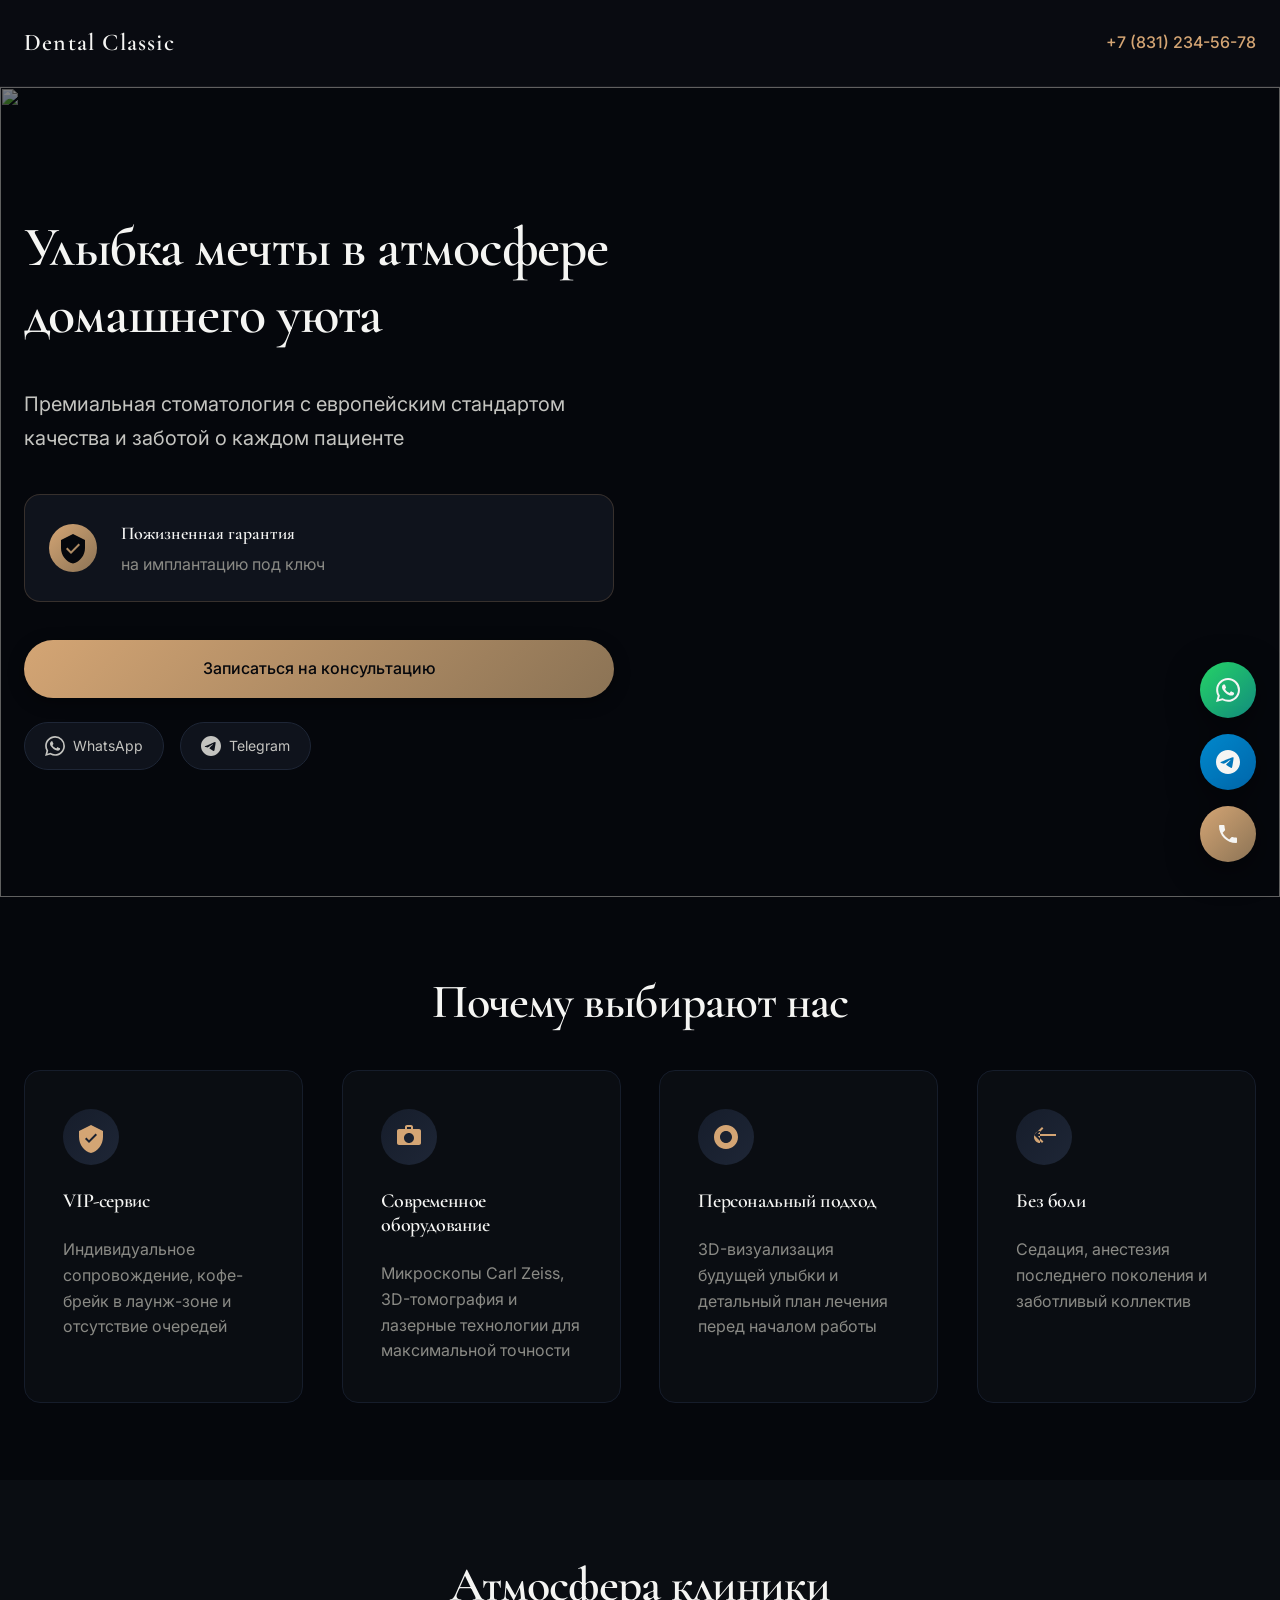
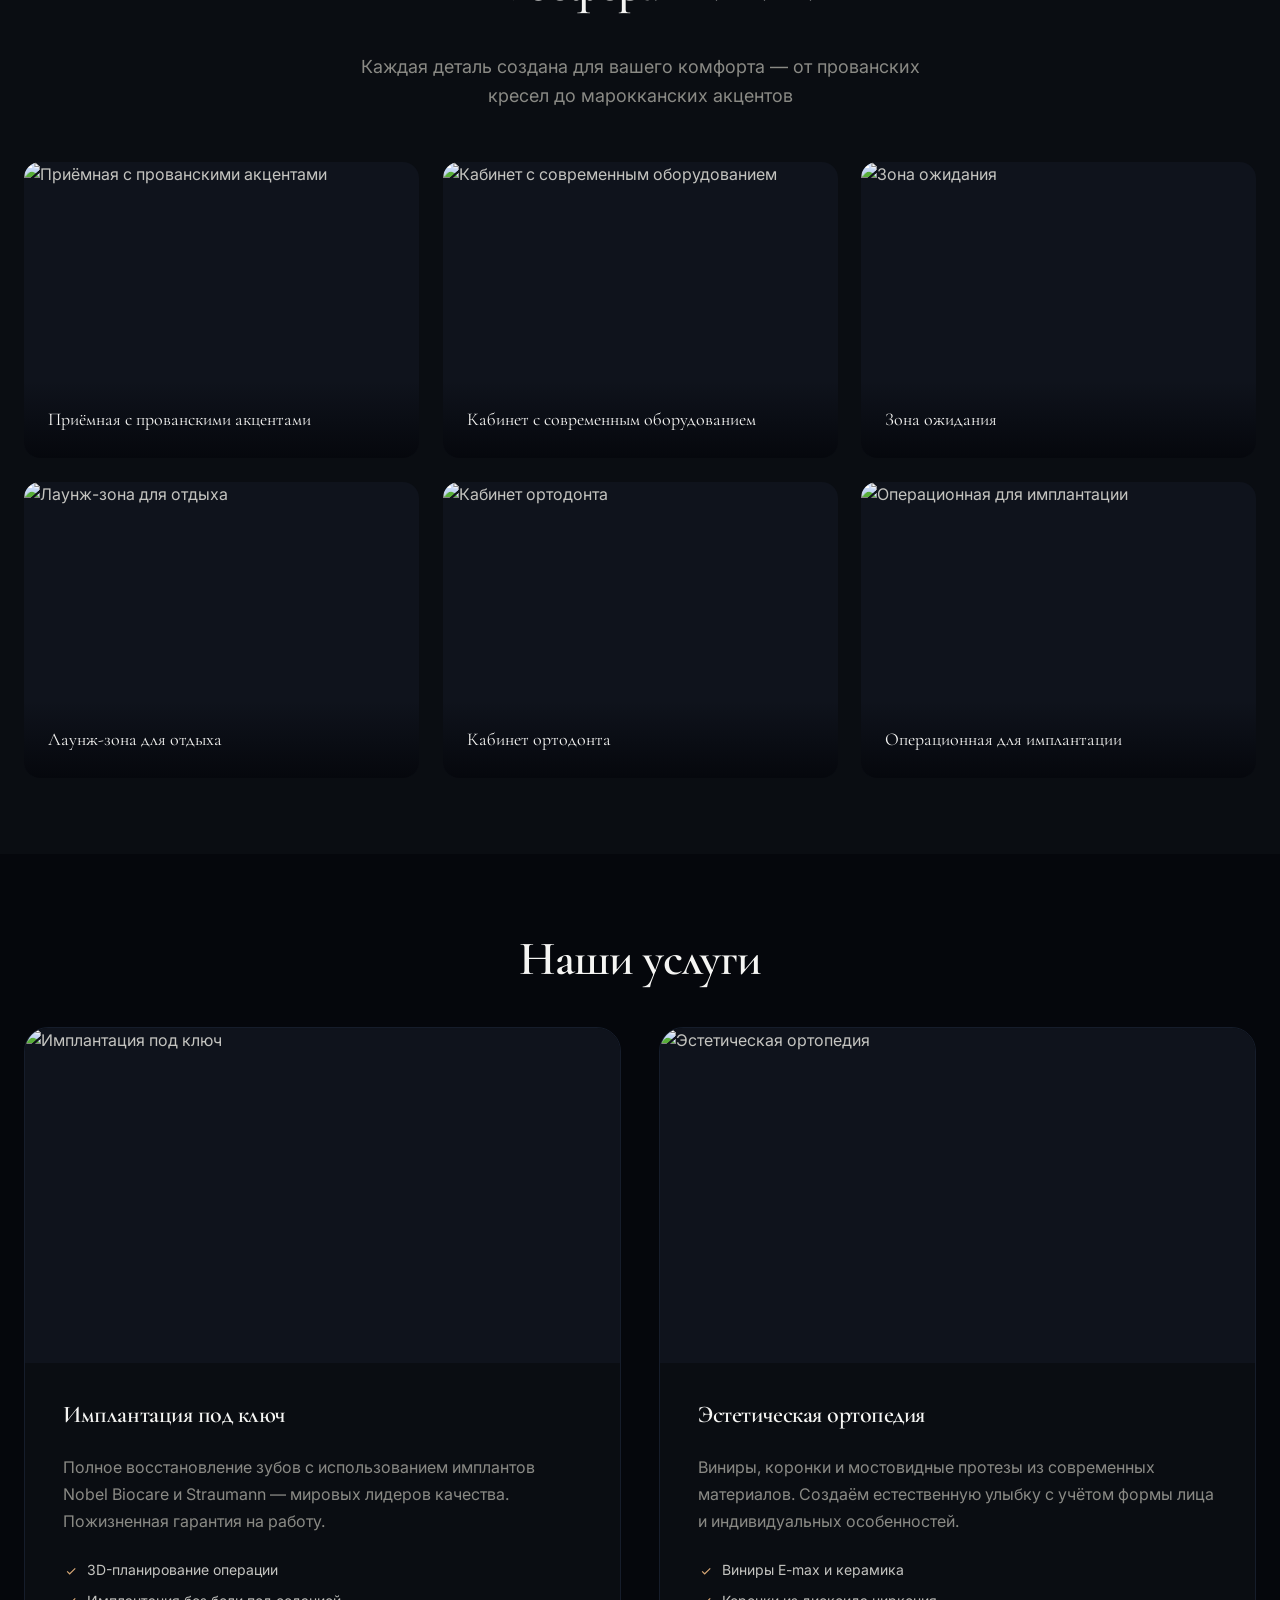
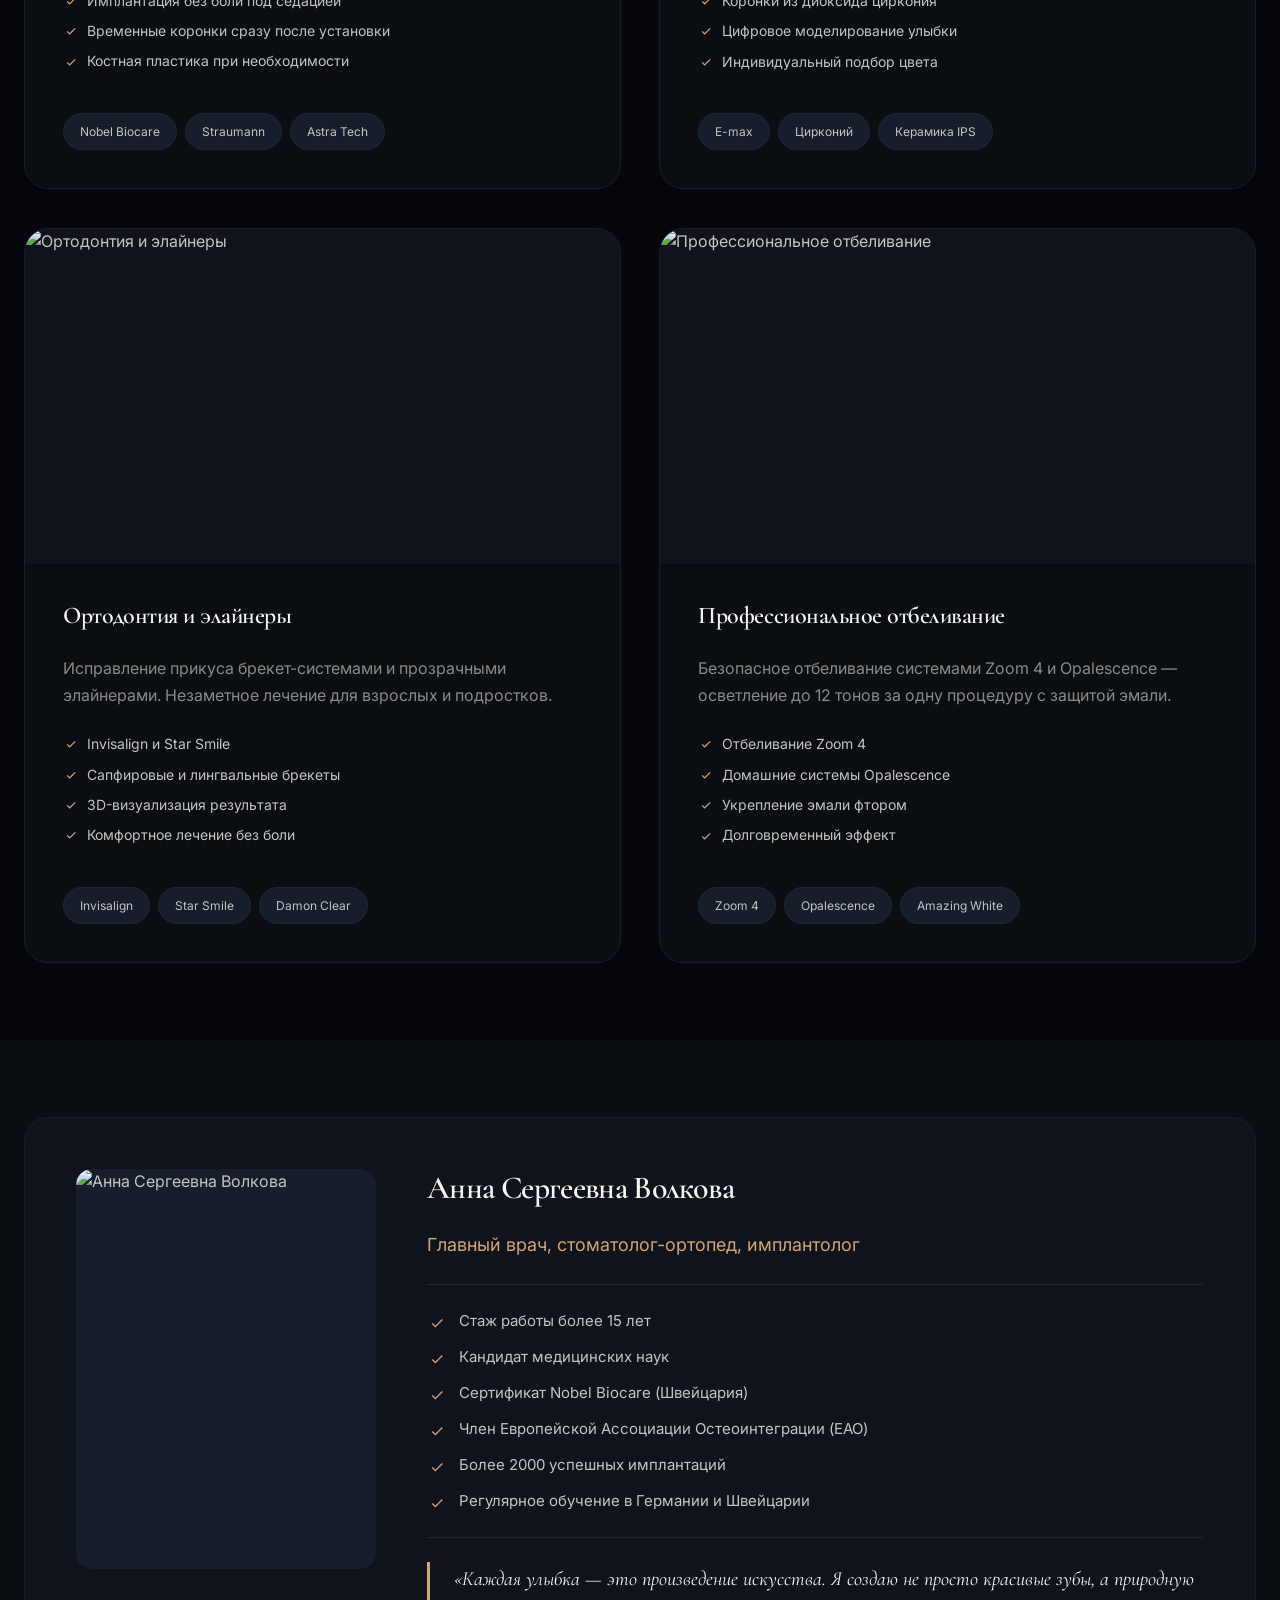
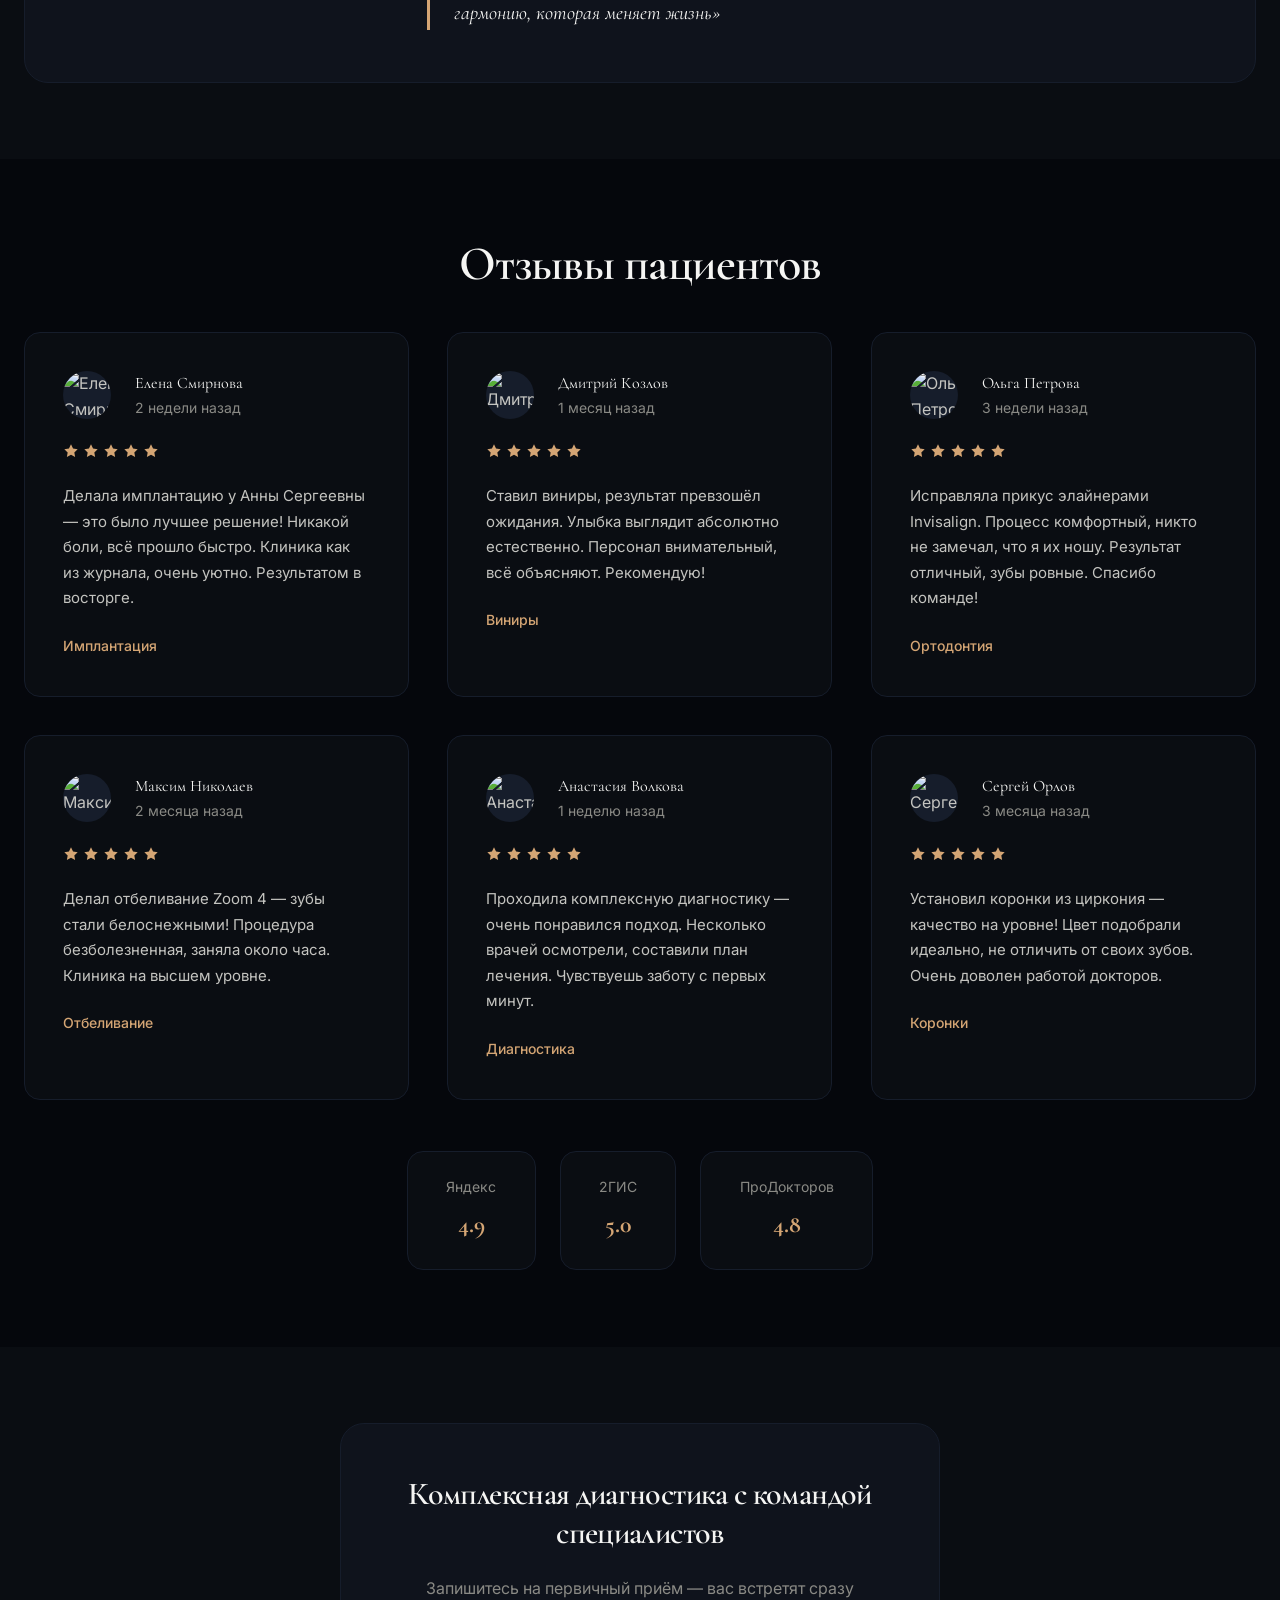
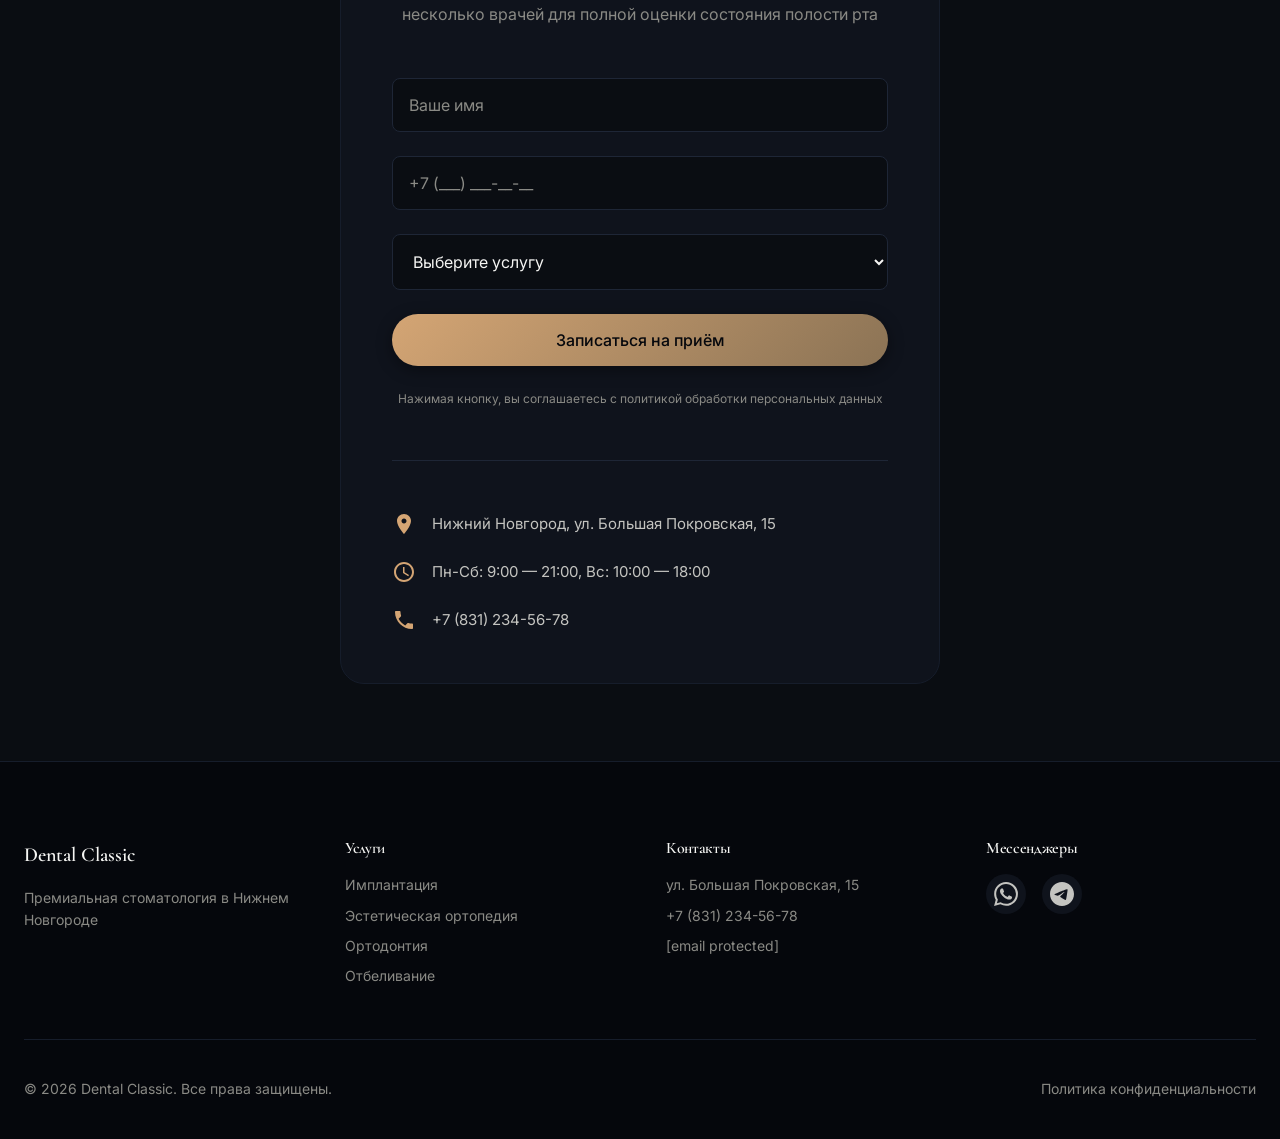
==== dental-classic/index.html @ 5fa37770 "initial commit" ====
<!DOCTYPE html>
<html lang="ru">

<head>
  <meta charset="UTF-8">
  <meta
    name="viewport"
    content="width=device-width, initial-scale=1.0"
  >
  <meta
    name="description"
    content="Премиальная стоматология Dental Classic в Нижнем Новгороде. Имплантация с пожизненной гарантией, эстетическая ортопедия, ортодонтия."
  >
  <title>Dental Classic — Премиальная стоматология в Нижнем Новгороде</title>
  <link
    rel="preconnect"
    href="https://fonts.googleapis.com"
  >
  <link
    rel="preconnect"
    href="https://fonts.gstatic.com"
    crossorigin
  >
  <link
    href="https://fonts.googleapis.com/css2?family=Cormorant+Garamond:ital,wght@0,400;0,600;1,400&family=Inter:wght@300;400;500;600&display=swap"
    rel="stylesheet"
  >
  <link
    rel="stylesheet"
    href="styles.css"
  >
</head>

<body>
  <div class="floating-contacts">
    <a
      href="https://wa.me/79876543210"
      class="contact-btn whatsapp"
      aria-label="WhatsApp"
    >
      <svg
        width="24"
        height="24"
        viewBox="0 0 24 24"
        fill="none"
        xmlns="http://www.w3.org/2000/svg"
      >
        <path
          d="M17.472 14.382c-.297-.149-1.758-.867-2.03-.967-.273-.099-.471-.148-.67.15-.197.297-.767.966-.94 1.164-.173.199-.347.223-.644.075-.297-.15-1.255-.463-2.39-1.475-.883-.788-1.48-1.761-1.653-2.059-.173-.297-.018-.458.13-.606.134-.133.298-.347.446-.52.149-.174.198-.298.298-.497.099-.198.05-.371-.025-.52-.075-.149-.669-1.612-.916-2.207-.242-.579-.487-.5-.669-.51-.173-.008-.371-.01-.57-.01-.198 0-.52.074-.792.372-.272.297-1.04 1.016-1.04 2.479 0 1.462 1.065 2.875 1.213 3.074.149.198 2.096 3.2 5.077 4.487.709.306 1.262.489 1.694.625.712.227 1.36.195 1.871.118.571-.085 1.758-.719 2.006-1.413.248-.694.248-1.289.173-1.413-.074-.124-.272-.198-.57-.347m-5.421 7.403h-.004a9.87 9.87 0 01-5.031-1.378l-.361-.214-3.741.982.998-3.648-.235-.374a9.86 9.86 0 01-1.51-5.26c.001-5.45 4.436-9.884 9.888-9.884 2.64 0 5.122 1.03 6.988 2.898a9.825 9.825 0 012.893 6.994c-.003 5.45-4.437 9.884-9.885 9.884m8.413-18.297A11.815 11.815 0 0012.05 0C5.495 0 .16 5.335.157 11.892c0 2.096.547 4.142 1.588 5.945L.057 24l6.305-1.654a11.882 11.882 0 005.683 1.448h.005c6.554 0 11.89-5.335 11.893-11.893a11.821 11.821 0 00-3.48-8.413z"
          fill="currentColor"
        />
      </svg>
    </a>
    <a
      href="https://t.me/dentalclassic"
      class="contact-btn telegram"
      aria-label="Telegram"
    >
      <svg
        width="24"
        height="24"
        viewBox="0 0 24 24"
        fill="none"
        xmlns="http://www.w3.org/2000/svg"
      >
        <path
          d="M12 0C5.373 0 0 5.373 0 12s5.373 12 12 12 12-5.373 12-12S18.627 0 12 0zm5.562 8.161c-.18 1.897-.962 6.502-1.359 8.627-.168.9-.5 1.201-.82 1.23-.697.064-1.226-.461-1.901-.903-1.056-.692-1.653-1.123-2.678-1.799-1.185-.781-.417-1.21.258-1.911.177-.184 3.247-2.977 3.307-3.23.007-.032.014-.15-.056-.212s-.174-.041-.248-.024c-.106.024-1.793 1.139-5.062 3.345-.479.329-.913.489-1.302.481-.428-.009-1.252-.242-1.865-.442-.752-.245-1.349-.374-1.297-.789.027-.216.324-.437.892-.663 3.498-1.524 5.831-2.529 6.998-3.014 3.332-1.386 4.025-1.627 4.476-1.635.099-.002.321.023.465.141.121.099.155.232.171.325.016.093.036.305.02.469z"
          fill="currentColor"
        />
      </svg>
    </a>
    <a
      href="tel:+78312345678"
      class="contact-btn phone"
      aria-label="Позвонить"
    >
      <svg
        width="24"
        height="24"
        viewBox="0 0 24 24"
        fill="none"
        xmlns="http://www.w3.org/2000/svg"
      >
        <path
          d="M6.62 10.79c1.44 2.83 3.76 5.14 6.59 6.59l2.2-2.2c.27-.27.67-.36 1.02-.24 1.12.37 2.33.57 3.57.57.55 0 1 .45 1 1V20c0 .55-.45 1-1 1-9.39 0-17-7.61-17-17 0-.55.45-1 1-1h3.5c.55 0 1 .45 1 1 0 1.25.2 2.45.57 3.57.11.35.03.74-.25 1.02l-2.2 2.2z"
          fill="currentColor"
        />
      </svg>
    </a>
  </div>

  <header class="header">
    <div class="container">
      <div class="header-content">
        <div class="logo">Dental Classic</div>
        <a
          href="tel:+78312345678"
          class="header-phone"
        >+7 (831) 234-56-78</a>
      </div>
    </div>
  </header>

  <main>
    <section
      class="hero"
      id="hero"
      style="position: relative; overflow: hidden;"
    >

      <img
        src="https://images.unsplash.com/photo-1629909613654-28e377c37b09?w=800&q=85"
        style="position: absolute; inset: 0; height: 100%; width: 100%; object-fit: cover; object-position: center; z-index: -2; filter: brightness(.5);"
      >
      <div class="container">
        <div class="hero-grid">
          <div class="hero-content">
            <h1 class="hero-title reveal" style="transition-delay: 50ms;">Улыбка мечты в&nbsp;атмосфере домашнего уюта</h1>
            <p class="hero-subtitle reveal" style="transition-delay: 100ms;">Премиальная стоматология с европейским стандартом качества и заботой о
              каждом пациенте</p>

            <div class="hero-guarantee reveal" style="transition-delay: 200ms;">
              <div class="guarantee-icon">
                <svg
                  width="32"
                  height="32"
                  viewBox="0 0 32 32"
                  fill="none"
                  xmlns="http://www.w3.org/2000/svg"
                >
                  <path
                    d="M16 2L4 8v8c0 7.18 4.97 13.89 12 15.5 7.03-1.61 12-8.32 12-15.5V8l-12-6zm-2 20l-5-5 1.41-1.41L14 19.17l7.59-7.59L23 13l-9 9z"
                    fill="currentColor"
                  />
                </svg>
              </div>
              <div class="guarantee-text">
                <strong>Пожизненная гарантия</strong>
                <span>на имплантацию под ключ</span>
              </div>
            </div>

            <div class="hero-cta reveal" style="transition-delay: 300ms;">
              <a
                href="#consultation"
                class="btn btn-primary"
              >Записаться на консультацию</a>
              <div class="hero-messengers">
                <a
                  href="https://wa.me/79876543210"
                  class="messenger-link"
                >
                  <svg
                    width="20"
                    height="20"
                    viewBox="0 0 24 24"
                    fill="none"
                    xmlns="http://www.w3.org/2000/svg"
                  >
                    <path
                      d="M17.472 14.382c-.297-.149-1.758-.867-2.03-.967-.273-.099-.471-.148-.67.15-.197.297-.767.966-.94 1.164-.173.199-.347.223-.644.075-.297-.15-1.255-.463-2.39-1.475-.883-.788-1.48-1.761-1.653-2.059-.173-.297-.018-.458.13-.606.134-.133.298-.347.446-.52.149-.174.198-.298.298-.497.099-.198.05-.371-.025-.52-.075-.149-.669-1.612-.916-2.207-.242-.579-.487-.5-.669-.51-.173-.008-.371-.01-.57-.01-.198 0-.52.074-.792.372-.272.297-1.04 1.016-1.04 2.479 0 1.462 1.065 2.875 1.213 3.074.149.198 2.096 3.2 5.077 4.487.709.306 1.262.489 1.694.625.712.227 1.36.195 1.871.118.571-.085 1.758-.719 2.006-1.413.248-.694.248-1.289.173-1.413-.074-.124-.272-.198-.57-.347m-5.421 7.403h-.004a9.87 9.87 0 01-5.031-1.378l-.361-.214-3.741.982.998-3.648-.235-.374a9.86 9.86 0 01-1.51-5.26c.001-5.45 4.436-9.884 9.888-9.884 2.64 0 5.122 1.03 6.988 2.898a9.825 9.825 0 012.893 6.994c-.003 5.45-4.437 9.884-9.885 9.884m8.413-18.297A11.815 11.815 0 0012.05 0C5.495 0 .16 5.335.157 11.892c0 2.096.547 4.142 1.588 5.945L.057 24l6.305-1.654a11.882 11.882 0 005.683 1.448h.005c6.554 0 11.89-5.335 11.893-11.893a11.821 11.821 0 00-3.48-8.413z"
                      fill="currentColor"
                    />
                  </svg>
                  WhatsApp
                </a>
                <a
                  href="https://t.me/dentalclassic"
                  class="messenger-link"
                >
                  <svg
                    width="20"
                    height="20"
                    viewBox="0 0 24 24"
                    fill="none"
                    xmlns="http://www.w3.org/2000/svg"
                  >
                    <path
                      d="M12 0C5.373 0 0 5.373 0 12s5.373 12 12 12 12-5.373 12-12S18.627 0 12 0zm5.562 8.161c-.18 1.897-.962 6.502-1.359 8.627-.168.9-.5 1.201-.82 1.23-.697.064-1.226-.461-1.901-.903-1.056-.692-1.653-1.123-2.678-1.799-1.185-.781-.417-1.21.258-1.911.177-.184 3.247-2.977 3.307-3.23.007-.032.014-.15-.056-.212s-.174-.041-.248-.024c-.106.024-1.793 1.139-5.062 3.345-.479.329-.913.489-1.302.481-.428-.009-1.252-.242-1.865-.442-.752-.245-1.349-.374-1.297-.789.027-.216.324-.437.892-.663 3.498-1.524 5.831-2.529 6.998-3.014 3.332-1.386 4.025-1.627 4.476-1.635.099-.002.321.023.465.141.121.099.155.232.171.325.016.093.036.305.02.469z"
                      fill="currentColor"
                    />
                  </svg>
                  Telegram
                </a>
              </div>
            </div>
          </div>

        </div>
      </div>
    </section>

    <section
      class="benefits"
      id="benefits"
    >
      <div class="container">
        <h2 class="section-title">Почему выбирают нас</h2>
        <div
          class="benefits-grid"
          id="benefits-grid"
        ></div>
      </div>
    </section>

    <section
      class="gallery"
      id="gallery"
    >
      <div class="container">
        <h2 class="section-title">Атмосфера клиники</h2>
        <p class="section-subtitle">Каждая деталь создана для вашего комфорта — от прованских кресел до
          марокканских акцентов</p>
        <div
          class="gallery-grid"
          id="gallery-grid"
        ></div>
      </div>
    </section>

    <section
      class="services"
      id="services"
    >
      <div class="container">
        <h2 class="section-title">Наши услуги</h2>
        <div
          class="services-grid"
          id="services-grid"
        ></div>
      </div>
    </section>

    <section
      class="doctor"
      id="doctor"
    >
      <div class="container">
        <div class="doctor-card">
          <div
            class="doctor-image"
            id="doctor-image"
          ></div>
          <div class="doctor-content">
            <h2 class="doctor-name">Анна Сергеевна Волкова</h2>
            <p class="doctor-title">Главный врач, стоматолог-ортопед, имплантолог</p>
            <div
              class="doctor-credentials"
              id="doctor-credentials"
            ></div>
            <p class="doctor-quote">«Каждая улыбка — это произведение искусства. Я создаю не просто красивые
              зубы, а природную гармонию, которая меняет жизнь»</p>
          </div>
        </div>
      </div>
    </section>

    <section
      class="reviews"
      id="reviews"
    >
      <div class="container">
        <h2 class="section-title">Отзывы пациентов</h2>
        <div
          class="reviews-grid"
          id="reviews-grid"
        ></div>
        <div class="reviews-platforms">
          <a
            href="https://yandex.ru/maps"
            class="platform-link"
            target="_blank"
            rel="noopener"
          >
            <span>Яндекс</span>
            <strong>4.9</strong>
          </a>
          <a
            href="https://2gis.ru"
            class="platform-link"
            target="_blank"
            rel="noopener"
          >
            <span>2ГИС</span>
            <strong>5.0</strong>
          </a>
          <a
            href="https://prodoctorov.ru"
            class="platform-link"
            target="_blank"
            rel="noopener"
          >
            <span>ПроДокторов</span>
            <strong>4.8</strong>
          </a>
        </div>
      </div>
    </section>

    <section
      class="consultation"
      id="consultation"
    >
      <div class="container">
        <div class="consultation-card">
          <h2 class="consultation-title">Комплексная диагностика с&nbsp;командой специалистов</h2>
          <p class="consultation-subtitle">Запишитесь на первичный приём — вас встретят сразу несколько врачей
            для полной оценки состояния полости рта</p>

          <form
            class="consultation-form"
            id="consultation-form"
          >
            <div class="form-group">
              <input
                type="text"
                name="name"
                placeholder="Ваше имя"
                required
                class="form-input"
              >
            </div>
            <div class="form-group">
              <input
                type="tel"
                name="phone"
                placeholder="+7 (___) ___-__-__"
                required
                class="form-input"
              >
            </div>
            <div class="form-group">
              <select
                name="service"
                class="form-input"
              >
                <option value="">Выберите услугу</option>
                <option value="implantation">Имплантация</option>
                <option value="orthopedics">Эстетическая ортопедия</option>
                <option value="orthodontics">Ортодонтия</option>
                <option value="whitening">Отбеливание</option>
                <option value="diagnostics">Комплексная диагностика</option>
              </select>
            </div>
            <button
              type="submit"
              class="btn btn-primary btn-full"
            >Записаться на приём</button>
            <p class="form-privacy">Нажимая кнопку, вы соглашаетесь с политикой обработки персональных
              данных</p>
          </form>

          <div class="consultation-info">
            <div class="info-item">
              <svg
                width="24"
                height="24"
                viewBox="0 0 24 24"
                fill="none"
                xmlns="http://www.w3.org/2000/svg"
              >
                <path
                  d="M12 2C8.13 2 5 5.13 5 9c0 5.25 7 13 7 13s7-7.75 7-13c0-3.87-3.13-7-7-7zm0 9.5c-1.38 0-2.5-1.12-2.5-2.5s1.12-2.5 2.5-2.5 2.5 1.12 2.5 2.5-1.12 2.5-2.5 2.5z"
                  fill="currentColor"
                />
              </svg>
              <span>Нижний Новгород, ул. Большая Покровская, 15</span>
            </div>
            <div class="info-item">
              <svg
                width="24"
                height="24"
                viewBox="0 0 24 24"
                fill="none"
                xmlns="http://www.w3.org/2000/svg"
              >
                <path
                  d="M11.99 2C6.47 2 2 6.48 2 12s4.47 10 9.99 10C17.52 22 22 17.52 22 12S17.52 2 11.99 2zM12 20c-4.42 0-8-3.58-8-8s3.58-8 8-8 8 3.58 8 8-3.58 8-8 8zm.5-13H11v6l5.25 3.15.75-1.23-4.5-2.67z"
                  fill="currentColor"
                />
              </svg>
              <span>Пн-Сб: 9:00 — 21:00, Вс: 10:00 — 18:00</span>
            </div>
            <div class="info-item">
              <svg
                width="24"
                height="24"
                viewBox="0 0 24 24"
                fill="none"
                xmlns="http://www.w3.org/2000/svg"
              >
                <path
                  d="M6.62 10.79c1.44 2.83 3.76 5.14 6.59 6.59l2.2-2.2c.27-.27.67-.36 1.02-.24 1.12.37 2.33.57 3.57.57.55 0 1 .45 1 1V20c0 .55-.45 1-1 1-9.39 0-17-7.61-17-17 0-.55.45-1 1-1h3.5c.55 0 1 .45 1 1 0 1.25.2 2.45.57 3.57.11.35.03.74-.25 1.02l-2.2 2.2z"
                  fill="currentColor"
                />
              </svg>
              <span>+7 (831) 234-56-78</span>
            </div>
          </div>
        </div>
      </div>
    </section>
  </main>

  <footer class="footer">
    <div class="container">
      <div class="footer-grid">
        <div class="footer-col">
          <div class="footer-logo">Dental Classic</div>
          <p class="footer-text">Премиальная стоматология в Нижнем Новгороде</p>
        </div>
        <div class="footer-col">
          <h3 class="footer-heading">Услуги</h3>
          <ul class="footer-links">
            <li><a href="#services">Имплантация</a></li>
            <li><a href="#services">Эстетическая ортопедия</a></li>
            <li><a href="#services">Ортодонтия</a></li>
            <li><a href="#services">Отбеливание</a></li>
          </ul>
        </div>
        <div class="footer-col">
          <h3 class="footer-heading">Контакты</h3>
          <ul class="footer-links">
            <li>ул. Большая Покровская, 15</li>
            <li>+7 (831) 234-56-78</li>
            <li><a
                href="/cdn-cgi/l/email-protection"
                class="__cf_email__"
                data-cfemail="1f767179705f7b7a716b7e737c737e6c6c767c316d6a"
              >[email&#160;protected]</a></li>
          </ul>
        </div>
        <div class="footer-col">
          <h3 class="footer-heading">Мессенджеры</h3>
          <div class="footer-social">
            <a
              href="https://wa.me/79876543210"
              aria-label="WhatsApp"
            >
              <svg
                width="24"
                height="24"
                viewBox="0 0 24 24"
                fill="none"
                xmlns="http://www.w3.org/2000/svg"
              >
                <path
                  d="M17.472 14.382c-.297-.149-1.758-.867-2.03-.967-.273-.099-.471-.148-.67.15-.197.297-.767.966-.94 1.164-.173.199-.347.223-.644.075-.297-.15-1.255-.463-2.39-1.475-.883-.788-1.48-1.761-1.653-2.059-.173-.297-.018-.458.13-.606.134-.133.298-.347.446-.52.149-.174.198-.298.298-.497.099-.198.05-.371-.025-.52-.075-.149-.669-1.612-.916-2.207-.242-.579-.487-.5-.669-.51-.173-.008-.371-.01-.57-.01-.198 0-.52.074-.792.372-.272.297-1.04 1.016-1.04 2.479 0 1.462 1.065 2.875 1.213 3.074.149.198 2.096 3.2 5.077 4.487.709.306 1.262.489 1.694.625.712.227 1.36.195 1.871.118.571-.085 1.758-.719 2.006-1.413.248-.694.248-1.289.173-1.413-.074-.124-.272-.198-.57-.347m-5.421 7.403h-.004a9.87 9.87 0 01-5.031-1.378l-.361-.214-3.741.982.998-3.648-.235-.374a9.86 9.86 0 01-1.51-5.26c.001-5.45 4.436-9.884 9.888-9.884 2.64 0 5.122 1.03 6.988 2.898a9.825 9.825 0 012.893 6.994c-.003 5.45-4.437 9.884-9.885 9.884m8.413-18.297A11.815 11.815 0 0012.05 0C5.495 0 .16 5.335.157 11.892c0 2.096.547 4.142 1.588 5.945L.057 24l6.305-1.654a11.882 11.882 0 005.683 1.448h.005c6.554 0 11.89-5.335 11.893-11.893a11.821 11.821 0 00-3.48-8.413z"
                  fill="currentColor"
                />
              </svg>
            </a>
            <a
              href="https://t.me/dentalclassic"
              aria-label="Telegram"
            >
              <svg
                width="24"
                height="24"
                viewBox="0 0 24 24"
                fill="none"
                xmlns="http://www.w3.org/2000/svg"
              >
                <path
                  d="M12 0C5.373 0 0 5.373 0 12s5.373 12 12 12 12-5.373 12-12S18.627 0 12 0zm5.562 8.161c-.18 1.897-.962 6.502-1.359 8.627-.168.9-.5 1.201-.82 1.23-.697.064-1.226-.461-1.901-.903-1.056-.692-1.653-1.123-2.678-1.799-1.185-.781-.417-1.21.258-1.911.177-.184 3.247-2.977 3.307-3.23.007-.032.014-.15-.056-.212s-.174-.041-.248-.024c-.106.024-1.793 1.139-5.062 3.345-.479.329-.913.489-1.302.481-.428-.009-1.252-.242-1.865-.442-.752-.245-1.349-.374-1.297-.789.027-.216.324-.437.892-.663 3.498-1.524 5.831-2.529 6.998-3.014 3.332-1.386 4.025-1.627 4.476-1.635.099-.002.321.023.465.141.121.099.155.232.171.325.016.093.036.305.02.469z"
                  fill="currentColor"
                />
              </svg>
            </a>
          </div>
        </div>
      </div>
      <div class="footer-bottom">
        <p>&copy; 2026 Dental Classic. Все права защищены.</p>
        <a
          href="#"
          class="footer-link"
        >Политика конфиденциальности</a>
      </div>
    </div>
  </footer>

  <script
    data-cfasync="false"
    src="/cdn-cgi/scripts/5c5dd728/cloudflare-static/email-decode.min.js"
  ></script>
  <script src="script.js"></script>
</body>

</html>
---- dental-classic/styles.css ----
:root {
  --font-display: "Cormorant Garamond", serif;
  --font-body: "Inter", sans-serif;

  --surface-0: #05070c;
  --surface-1: #0a0d12;
  --surface-2: #0f131c;
  --surface-3: #161d2b;
  --surface-4: #1e2636;
  --surface-5: #273041;

  --accent: #d4a574;
  --accent-hover: #e9b587;
  --accent-muted: #8b7355;

  --text-primary: #f5f5f3;
  --text-secondary: #c4c4c0;
  --text-tertiary: #8a8a85;

  --radius-sm: 8px;
  --radius-md: 16px;
  --radius-lg: 24px;
  --radius-full: 999px;

  --spacing-xs: clamp(0.5rem, 1vw, 0.75rem);
  --spacing-sm: clamp(0.75rem, 1.5vw, 1rem);
  --spacing-md: clamp(1rem, 2vw, 1.5rem);
  --spacing-lg: clamp(1.5rem, 3vw, 2.5rem);
  --spacing-xl: clamp(2rem, 4vw, 4rem);
  --spacing-2xl: clamp(3rem, 6vw, 6rem);

  --shadow-sm: 0 2px 8px rgba(0, 0, 0, 0.3);
  --shadow-md: 0 4px 16px rgba(0, 0, 0, 0.4);
  --shadow-lg: 0 8px 32px rgba(0, 0, 0, 0.5);

  --transition-fast: 0.2s ease;
  --transition-base: 0.3s ease;
  --transition-slow: 0.5s ease;
}

/* Scroll reveal animations */
.reveal {
  opacity: 0;
  transform: translateY(30px);
  transition:
    opacity 0.8s cubic-bezier(0.16, 1, 0.3, 1),
    transform 0.8s cubic-bezier(0.16, 1, 0.3, 1);
  will-change: opacity, transform;
}

.reveal--delay-1 {
  transition-delay: 100ms !important;
}

.reveal--delay-2 {
  transition-delay: 150ms !important;
}

.reveal--delay-3 {
  transition-delay: 300ms !important;
}

.reveal.active {
  opacity: 1;
  transform: translateY(0);
}

.reveal-left {
  opacity: 0;
  transform: translateX(-40px);
  transition:
    opacity 0.8s cubic-bezier(0.16, 1, 0.3, 1),
    transform 0.8s cubic-bezier(0.16, 1, 0.3, 1);
  will-change: opacity, transform;
}

.reveal-left.active {
  opacity: 1;
  transform: translateX(0);
}

.reveal-right {
  opacity: 0;
  transform: translateX(40px);
  transition:
    opacity 0.8s cubic-bezier(0.16, 1, 0.3, 1),
    transform 0.8s cubic-bezier(0.16, 1, 0.3, 1);
  will-change: opacity, transform;
}

.reveal-right.active {
  opacity: 1;
  transform: translateX(0);
}

.reveal-scale {
  opacity: 0;
  transform: scale(0.95);
  transition:
    opacity 0.8s cubic-bezier(0.16, 1, 0.3, 1),
    transform 0.8s cubic-bezier(0.16, 1, 0.3, 1);
  will-change: opacity, transform;
}

.reveal-scale.active {
  opacity: 1;
  transform: scale(1);
}

* {
  margin: 0;
  padding: 0;
  box-sizing: border-box;
}

html {
  scroll-behavior: smooth;
}

body {
  font-family: var(--font-body);
  font-weight: 400;
  line-height: 1.6;
  color: var(--text-secondary);
  background: var(--surface-0);
  -webkit-font-smoothing: antialiased;
  -moz-osx-font-smoothing: grayscale;
}

h1,
h2,
h3,
h4,
h5,
h6 {
  font-family: var(--font-display);
  font-weight: 600;
  color: var(--text-primary);
  line-height: 1.2;
  letter-spacing: -0.02em;
}

.container {
  width: 100%;
  max-width: 1280px;
  margin: 0 auto;
  padding: 0 var(--spacing-md);
}

.floating-contacts {
  position: fixed;
  bottom: var(--spacing-lg);
  right: var(--spacing-md);
  display: flex;
  flex-direction: column;
  gap: var(--spacing-sm);
  z-index: 1000;
}

.contact-btn {
  width: 56px;
  height: 56px;
  border-radius: var(--radius-full);
  display: flex;
  align-items: center;
  justify-content: center;
  box-shadow: var(--shadow-lg);
  transition:
    transform var(--transition-fast),
    box-shadow var(--transition-fast);
  text-decoration: none;
  color: var(--text-primary);
}

.contact-btn:hover {
  transform: translateY(-4px);
  box-shadow: 0 12px 40px rgba(0, 0, 0, 0.6);
}

.contact-btn.whatsapp {
  background: linear-gradient(135deg, #25d366 0%, #128c7e 100%);
}

.contact-btn.telegram {
  background: linear-gradient(135deg, #0088cc 0%, #0066aa 100%);
}

.contact-btn.phone {
  background: linear-gradient(
    135deg,
    var(--accent) 0%,
    var(--accent-muted) 100%
  );
}

.header {
  position: sticky;
  top: 0;
  background: rgba(10, 13, 18, 0.9);
  backdrop-filter: blur(12px);
  border-bottom: 1px solid rgba(255, 255, 255, 0.05);
  z-index: 100;
  padding: var(--spacing-md) 0;
}

.header-content {
  display: flex;
  justify-content: space-between;
  align-items: center;
}

.logo {
  font-family: var(--font-display);
  font-size: clamp(1.25rem, 2vw, 1.5rem);
  font-weight: 600;
  color: var(--text-primary);
  letter-spacing: 0.05em;
}

.header-phone {
  font-size: clamp(0.875rem, 1.5vw, 1rem);
  font-weight: 500;
  color: var(--accent);
  text-decoration: none;
  transition: color var(--transition-fast);
}

.header-phone:hover {
  color: var(--accent-hover);
}

.hero {
  padding: var(--spacing-2xl) 0;
  min-height: 90vh;
  display: flex;
  align-items: center;
}

.hero-grid {
  display: grid;
  grid-template-columns: 1fr;
  gap: var(--spacing-xl);
  align-items: center;
}

@media (min-width: 768px) {
  .hero-grid {
    grid-template-columns: 1fr 1fr;
  }
}

.hero-content {
  display: flex;
  flex-direction: column;
  gap: var(--spacing-lg);
}

.hero-title {
  font-size: clamp(2rem, 5vw, 3.5rem);
  font-weight: 600;
  color: var(--text-primary);
}

.hero-subtitle {
  font-size: clamp(1rem, 2vw, 1.25rem);
  color: var(--text-secondary);
  line-height: 1.7;
}

.hero-guarantee {
  display: flex;
  align-items: center;
  gap: var(--spacing-md);
  padding: var(--spacing-md);
  background: var(--surface-2);
  border-radius: var(--radius-md);
  border: 1px solid rgba(212, 165, 116, 0.2);
}

.guarantee-icon {
  width: 48px;
  height: 48px;
  border-radius: var(--radius-full);
  background: linear-gradient(
    135deg,
    var(--accent) 0%,
    var(--accent-muted) 100%
  );
  display: flex;
  align-items: center;
  justify-content: center;
  flex-shrink: 0;
}

.guarantee-icon svg {
  color: var(--surface-0);
}

.guarantee-text {
  display: flex;
  flex-direction: column;
  gap: 0.25rem;
}

.guarantee-text strong {
  font-family: var(--font-display);
  font-size: clamp(1rem, 2vw, 1.125rem);
  color: var(--text-primary);
  font-weight: 600;
}

.guarantee-text span {
  font-size: clamp(0.875rem, 1.5vw, 1rem);
  color: var(--text-tertiary);
}

.hero-cta {
  display: flex;
  flex-direction: column;
  gap: var(--spacing-md);
}

.btn {
  display: inline-flex;
  align-items: center;
  justify-content: center;
  padding: clamp(0.875rem, 2vw, 1rem) clamp(1.5rem, 3vw, 2rem);
  border-radius: var(--radius-full);
  font-family: var(--font-body);
  font-size: clamp(0.875rem, 1.5vw, 1rem);
  font-weight: 500;
  text-decoration: none;
  border: none;
  cursor: pointer;
  transition: all var(--transition-base);
  white-space: nowrap;
}

.btn-primary {
  background: linear-gradient(
    135deg,
    var(--accent) 0%,
    var(--accent-muted) 100%
  );
  color: var(--surface-0);
  box-shadow: var(--shadow-md);
}

.btn-primary:hover {
  transform: translateY(-2px);
  box-shadow: var(--shadow-lg);
  background: linear-gradient(
    135deg,
    var(--accent-hover) 0%,
    var(--accent) 100%
  );
}

.btn-full {
  width: 100%;
}

.hero-messengers {
  display: flex;
  gap: var(--spacing-sm);
  flex-wrap: wrap;
}

.messenger-link {
  display: flex;
  align-items: center;
  gap: 0.5rem;
  padding: 0.75rem 1.25rem;
  background: var(--surface-2);
  border: 1px solid var(--surface-4);
  border-radius: var(--radius-full);
  color: var(--text-secondary);
  text-decoration: none;
  font-size: 0.875rem;
  transition: all var(--transition-fast);
}

.messenger-link:hover {
  background: var(--surface-3);
  border-color: var(--accent);
  color: var(--text-primary);
}

.hero-image {
  position: relative;
  border-radius: var(--radius-lg);
  overflow: hidden;
  aspect-ratio: 4 / 5;
  background: var(--surface-2);
  box-shadow: var(--shadow-lg);
}

.hero-image img {
  width: 100%;
  height: 100%;
  object-fit: cover;
}

.section-title {
  font-size: clamp(2rem, 4vw, 3rem);
  text-align: center;
  margin-bottom: var(--spacing-lg);
}

.section-subtitle {
  text-align: center;
  font-size: clamp(1rem, 2vw, 1.125rem);
  color: var(--text-tertiary);
  max-width: 600px;
  margin: 0 auto var(--spacing-xl) auto;
}

.benefits {
  padding: var(--spacing-2xl) 0;
}

.benefits-grid {
  display: grid;
  grid-template-columns: 1fr;
  gap: var(--spacing-lg);
}

@media (min-width: 640px) {
  .benefits-grid {
    grid-template-columns: repeat(2, 1fr);
  }
}

@media (min-width: 1024px) {
  .benefits-grid {
    grid-template-columns: repeat(4, 1fr);
  }
}

.benefit-card {
  padding: var(--spacing-lg);
  background: var(--surface-1);
  border: 1px solid var(--surface-3);
  border-radius: var(--radius-md);
  display: flex;
  flex-direction: column;
  gap: var(--spacing-md);
  transition: all var(--transition-base);
}

.benefit-card:hover {
  transform: translateY(-4px);
  background: var(--surface-2);
  border-color: var(--accent);
  box-shadow: var(--shadow-md);
}

.benefit-icon {
  width: 56px;
  height: 56px;
  border-radius: var(--radius-full);
  background: linear-gradient(
    135deg,
    var(--surface-3) 0%,
    var(--surface-4) 100%
  );
  display: flex;
  align-items: center;
  justify-content: center;
  color: var(--accent);
}

.benefit-title {
  font-size: clamp(1.125rem, 2vw, 1.25rem);
  font-family: var(--font-display);
  color: var(--text-primary);
}

.benefit-text {
  font-size: clamp(0.875rem, 1.5vw, 1rem);
  color: var(--text-tertiary);
  line-height: 1.6;
}

.gallery {
  padding: var(--spacing-2xl) 0;
  background: var(--surface-1);
}

.gallery-grid {
  display: grid;
  grid-template-columns: 1fr;
  gap: var(--spacing-md);
}

@media (min-width: 640px) {
  .gallery-grid {
    grid-template-columns: repeat(2, 1fr);
  }
}

@media (min-width: 1024px) {
  .gallery-grid {
    grid-template-columns: repeat(3, 1fr);
  }
}

.gallery-item {
  position: relative;
  border-radius: var(--radius-md);
  overflow: hidden;
  aspect-ratio: 4 / 3;
  background: var(--surface-2);
  cursor: pointer;
  transition: transform var(--transition-base);
}

.gallery-item:hover {
  transform: scale(1.02);
}

.gallery-item img {
  width: 100%;
  height: 100%;
  object-fit: cover;
}

.gallery-caption {
  position: absolute;
  bottom: 0;
  left: 0;
  right: 0;
  padding: var(--spacing-md);
  background: linear-gradient(to top, rgba(5, 7, 12, 0.95), transparent);
  color: var(--text-primary);
  font-family: var(--font-display);
  font-size: clamp(1rem, 2vw, 1.125rem);
}

.services {
  padding: var(--spacing-2xl) 0;
}

.services-grid {
  display: grid;
  grid-template-columns: 1fr;
  gap: var(--spacing-lg);
}

@media (min-width: 768px) {
  .services-grid {
    grid-template-columns: repeat(2, 1fr);
  }
}

.service-card {
  background: var(--surface-1);
  border: 1px solid var(--surface-3);
  border-radius: var(--radius-lg);
  overflow: hidden;
  transition: all var(--transition-base);
  display: grid;
  grid-template-rows: auto 1fr;
}

.service-card:hover {
  transform: translateY(-6px);
  box-shadow: var(--shadow-lg);
  border-color: var(--accent);
}

.service-image {
  width: 100%;
  aspect-ratio: 16 / 9;
  background: var(--surface-2);
  position: relative;
  overflow: hidden;
}

.service-image img {
  width: 100%;
  height: 100%;
  object-fit: cover;
}

.service-content {
  padding: var(--spacing-lg);
  display: flex;
  flex-direction: column;
  gap: var(--spacing-md);
}

.service-title {
  font-size: clamp(1.25rem, 2vw, 1.5rem);
  font-family: var(--font-display);
  color: var(--text-primary);
}

.service-description {
  font-size: clamp(0.875rem, 1.5vw, 1rem);
  color: var(--text-tertiary);
  line-height: 1.7;
}

.service-features {
  display: flex;
  flex-direction: column;
  gap: 0.5rem;
}

.service-feature {
  display: flex;
  align-items: center;
  gap: 0.5rem;
  font-size: 0.875rem;
  color: var(--text-secondary);
}

.service-feature svg {
  flex-shrink: 0;
  color: var(--accent);
}

.service-materials {
  display: flex;
  gap: 0.5rem;
  flex-wrap: wrap;
  margin-top: var(--spacing-sm);
}

.material-tag {
  padding: 0.5rem 1rem;
  background: var(--surface-3);
  border-radius: var(--radius-full);
  font-size: 0.75rem;
  color: var(--text-secondary);
  border: 1px solid var(--surface-4);
}

.doctor {
  padding: var(--spacing-2xl) 0;
  background: var(--surface-1);
}

.doctor-card {
  display: grid;
  grid-template-columns: 1fr;
  gap: var(--spacing-xl);
  background: var(--surface-2);
  border: 1px solid var(--surface-3);
  border-radius: var(--radius-lg);
  padding: var(--spacing-xl);
}

@media (min-width: 768px) {
  .doctor-card {
    grid-template-columns: 300px 1fr;
  }
}

.doctor-image {
  width: 100%;
  aspect-ratio: 3 / 4;
  border-radius: var(--radius-md);
  background: var(--surface-3);
  overflow: hidden;
}

.doctor-image img {
  width: 100%;
  height: 100%;
  object-fit: cover;
}

.doctor-content {
  display: flex;
  flex-direction: column;
  gap: var(--spacing-md);
}

.doctor-name {
  font-size: clamp(1.5rem, 3vw, 2rem);
  font-family: var(--font-display);
}

.doctor-title {
  font-size: clamp(1rem, 2vw, 1.125rem);
  color: var(--accent);
}

.doctor-credentials {
  display: flex;
  flex-direction: column;
  gap: 0.75rem;
  padding: var(--spacing-md) 0;
  border-top: 1px solid var(--surface-4);
  border-bottom: 1px solid var(--surface-4);
}

.credential-item {
  display: flex;
  align-items: start;
  gap: 0.75rem;
  font-size: 0.9375rem;
  color: var(--text-secondary);
}

.credential-item svg {
  flex-shrink: 0;
  margin-top: 0.25rem;
  color: var(--accent);
}

.doctor-quote {
  font-family: var(--font-display);
  font-size: clamp(1.125rem, 2vw, 1.25rem);
  font-style: italic;
  color: var(--text-primary);
  line-height: 1.7;
  padding-left: var(--spacing-md);
  border-left: 3px solid var(--accent);
}

.reviews {
  padding: var(--spacing-2xl) 0;
}

.reviews-grid {
  display: grid;
  grid-template-columns: 1fr;
  gap: var(--spacing-lg);
  margin-bottom: var(--spacing-xl);
}

@media (min-width: 768px) {
  .reviews-grid {
    grid-template-columns: repeat(2, 1fr);
  }
}

@media (min-width: 1024px) {
  .reviews-grid {
    grid-template-columns: repeat(3, 1fr);
  }
}

.review-card {
  padding: var(--spacing-lg);
  background: var(--surface-1);
  border: 1px solid var(--surface-3);
  border-radius: var(--radius-md);
  display: flex;
  flex-direction: column;
  gap: var(--spacing-md);
}

.review-header {
  display: flex;
  align-items: center;
  gap: var(--spacing-md);
}

.review-avatar {
  width: 48px;
  height: 48px;
  border-radius: var(--radius-full);
  background: var(--surface-3);
  overflow: hidden;
}

.review-avatar img {
  width: 100%;
  height: 100%;
  object-fit: cover;
}

.review-author {
  flex: 1;
}

.review-name {
  font-family: var(--font-display);
  font-size: 1rem;
  color: var(--text-primary);
}

.review-date {
  font-size: 0.875rem;
  color: var(--text-tertiary);
}

.review-rating {
  display: flex;
  gap: 0.25rem;
}

.review-star {
  color: var(--accent);
}

.review-text {
  font-size: 0.9375rem;
  color: var(--text-secondary);
  line-height: 1.7;
}

.review-service {
  font-size: 0.875rem;
  color: var(--accent);
  font-weight: 500;
}

.reviews-platforms {
  display: flex;
  justify-content: center;
  gap: var(--spacing-md);
  flex-wrap: wrap;
}

.platform-link {
  display: flex;
  flex-direction: column;
  align-items: center;
  gap: 0.5rem;
  padding: var(--spacing-md) var(--spacing-lg);
  background: var(--surface-1);
  border: 1px solid var(--surface-3);
  border-radius: var(--radius-md);
  text-decoration: none;
  transition: all var(--transition-fast);
}

.platform-link:hover {
  transform: translateY(-2px);
  border-color: var(--accent);
}

.platform-link span {
  font-size: 0.875rem;
  color: var(--text-tertiary);
}

.platform-link strong {
  font-family: var(--font-display);
  font-size: 1.5rem;
  color: var(--accent);
}

.consultation {
  padding: var(--spacing-2xl) 0;
  background: var(--surface-1);
}

.consultation-card {
  max-width: 600px;
  margin: 0 auto;
  padding: var(--spacing-xl);
  background: var(--surface-2);
  border: 1px solid var(--surface-3);
  border-radius: var(--radius-lg);
}

.consultation-title {
  font-size: clamp(1.5rem, 3vw, 2rem);
  text-align: center;
  margin-bottom: var(--spacing-md);
}

.consultation-subtitle {
  text-align: center;
  color: var(--text-tertiary);
  margin-bottom: var(--spacing-xl);
}

.consultation-form {
  display: flex;
  flex-direction: column;
  gap: var(--spacing-md);
}

.form-group {
  display: flex;
  flex-direction: column;
}

.form-input {
  padding: clamp(0.875rem, 2vw, 1rem);
  background: var(--surface-1);
  border: 1px solid var(--surface-4);
  border-radius: var(--radius-sm);
  color: var(--text-primary);
  font-family: var(--font-body);
  font-size: 1rem;
  transition: all var(--transition-fast);
}

.form-input:focus {
  outline: none;
  border-color: var(--accent);
  background: var(--surface-0);
}

.form-input::placeholder {
  color: var(--text-tertiary);
}

.form-privacy {
  font-size: 0.75rem;
  color: var(--text-tertiary);
  text-align: center;
  line-height: 1.5;
}

.consultation-info {
  display: flex;
  flex-direction: column;
  gap: var(--spacing-md);
  margin-top: var(--spacing-xl);
  padding-top: var(--spacing-xl);
  border-top: 1px solid var(--surface-4);
}

.info-item {
  display: flex;
  align-items: center;
  gap: var(--spacing-sm);
  font-size: 0.9375rem;
  color: var(--text-secondary);
}

.info-item svg {
  flex-shrink: 0;
  color: var(--accent);
}

.footer {
  background: var(--surface-0);
  padding: var(--spacing-2xl) 0 var(--spacing-lg) 0;
  border-top: 1px solid var(--surface-3);
}

.footer-grid {
  display: grid;
  grid-template-columns: 1fr;
  gap: var(--spacing-xl);
  margin-bottom: var(--spacing-xl);
}

@media (min-width: 640px) {
  .footer-grid {
    grid-template-columns: repeat(2, 1fr);
  }
}

@media (min-width: 1024px) {
  .footer-grid {
    grid-template-columns: repeat(4, 1fr);
  }
}

.footer-logo {
  font-family: var(--font-display);
  font-size: 1.25rem;
  font-weight: 600;
  color: var(--text-primary);
  margin-bottom: var(--spacing-sm);
}

.footer-text {
  font-size: 0.875rem;
  color: var(--text-tertiary);
}

.footer-heading {
  font-family: var(--font-display);
  font-size: 1rem;
  color: var(--text-primary);
  margin-bottom: var(--spacing-sm);
}

.footer-links {
  list-style: none;
  display: flex;
  flex-direction: column;
  gap: 0.5rem;
}

.footer-links a {
  color: var(--text-tertiary);
  text-decoration: none;
  font-size: 0.875rem;
  transition: color var(--transition-fast);
}

.footer-links a:hover {
  color: var(--accent);
}

.footer-links li {
  color: var(--text-tertiary);
  font-size: 0.875rem;
}

.footer-social {
  display: flex;
  gap: var(--spacing-sm);
}

.footer-social a {
  width: 40px;
  height: 40px;
  border-radius: var(--radius-full);
  background: var(--surface-2);
  display: flex;
  align-items: center;
  justify-content: center;
  color: var(--text-secondary);
  transition: all var(--transition-fast);
}

.footer-social a:hover {
  background: var(--surface-3);
  color: var(--accent);
}

.footer-bottom {
  display: flex;
  justify-content: space-between;
  align-items: center;
  padding-top: var(--spacing-lg);
  border-top: 1px solid var(--surface-3);
  flex-wrap: wrap;
  gap: var(--spacing-md);
}

.footer-bottom p {
  font-size: 0.875rem;
  color: var(--text-tertiary);
}

.footer-link {
  font-size: 0.875rem;
  color: var(--text-tertiary);
  text-decoration: none;
  transition: color var(--transition-fast);
}

.footer-link:hover {
  color: var(--accent);
}

@media (max-width: 767px) {
  .floating-contacts {
    bottom: var(--spacing-md);
    right: var(--spacing-sm);
  }

  .contact-btn {
    width: 48px;
    height: 48px;
  }

  .hero {
    min-height: auto;
    padding: var(--spacing-xl) 0;
  }
}
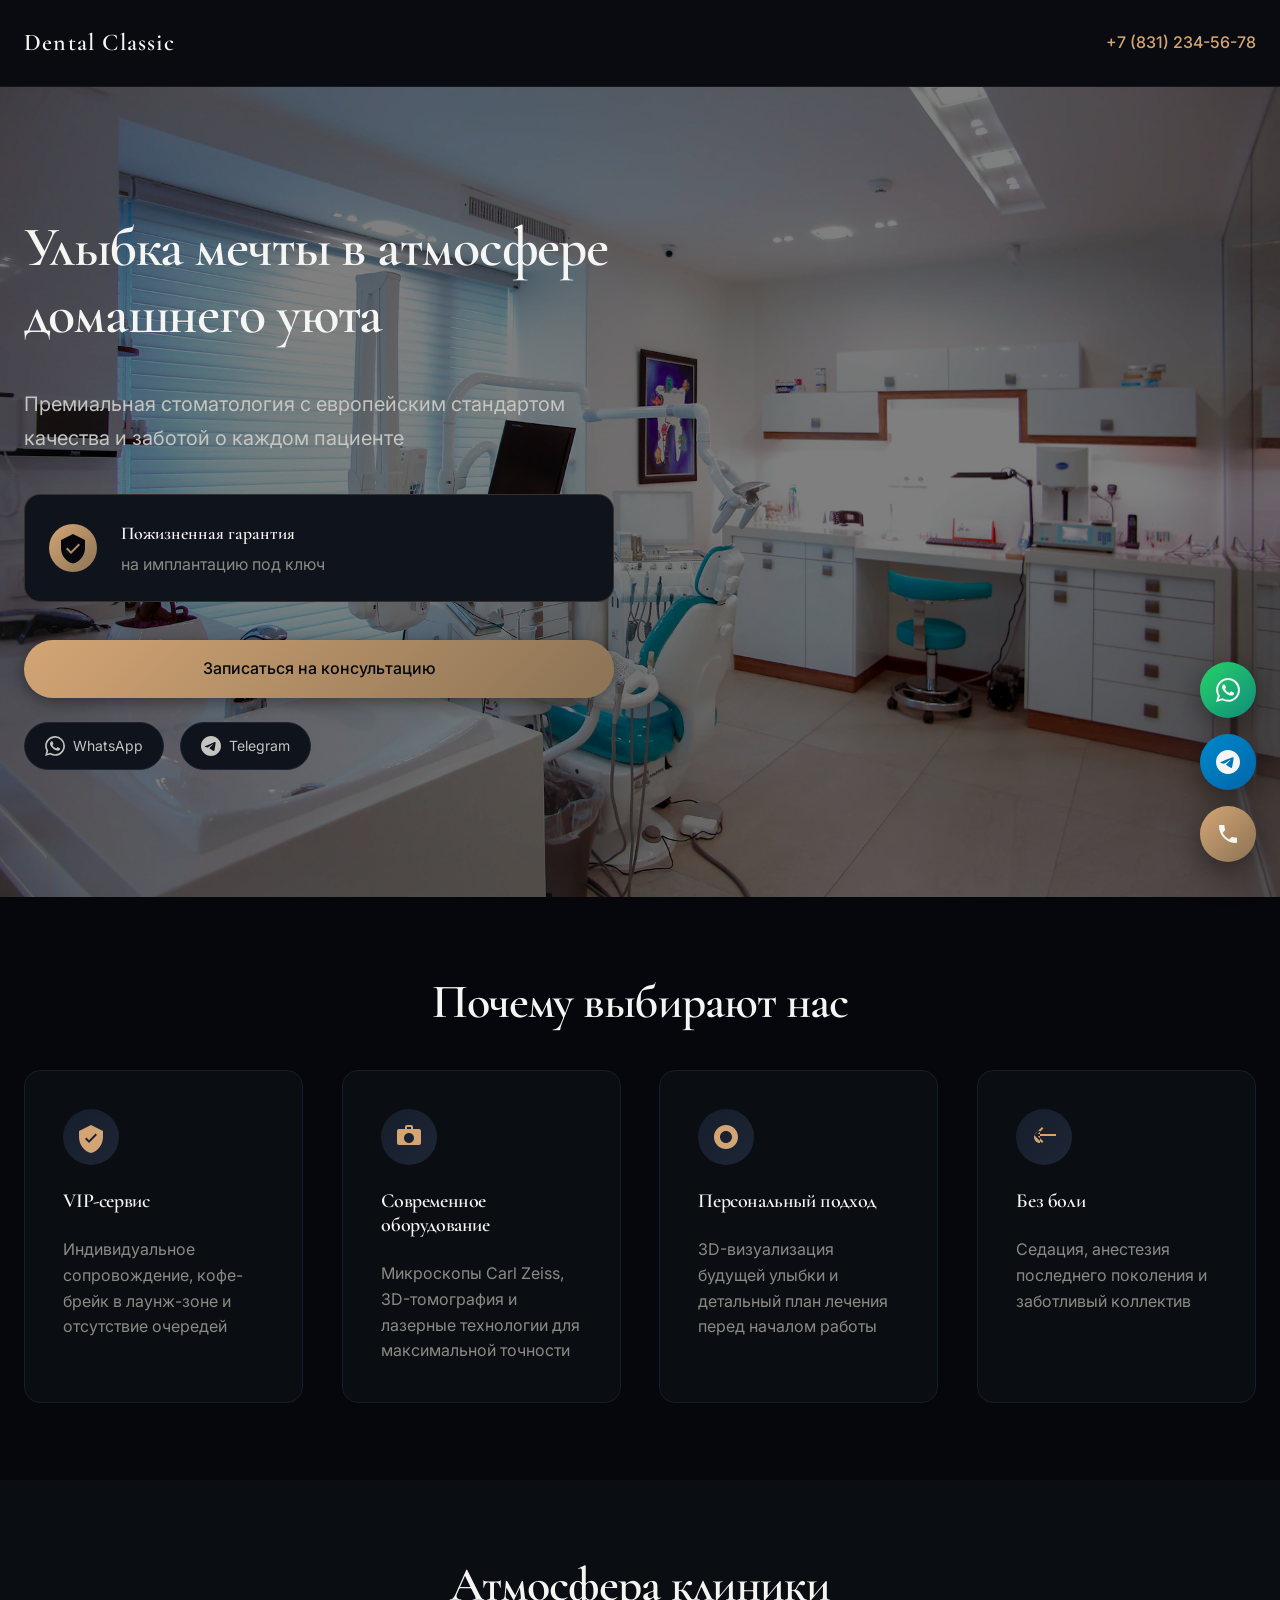
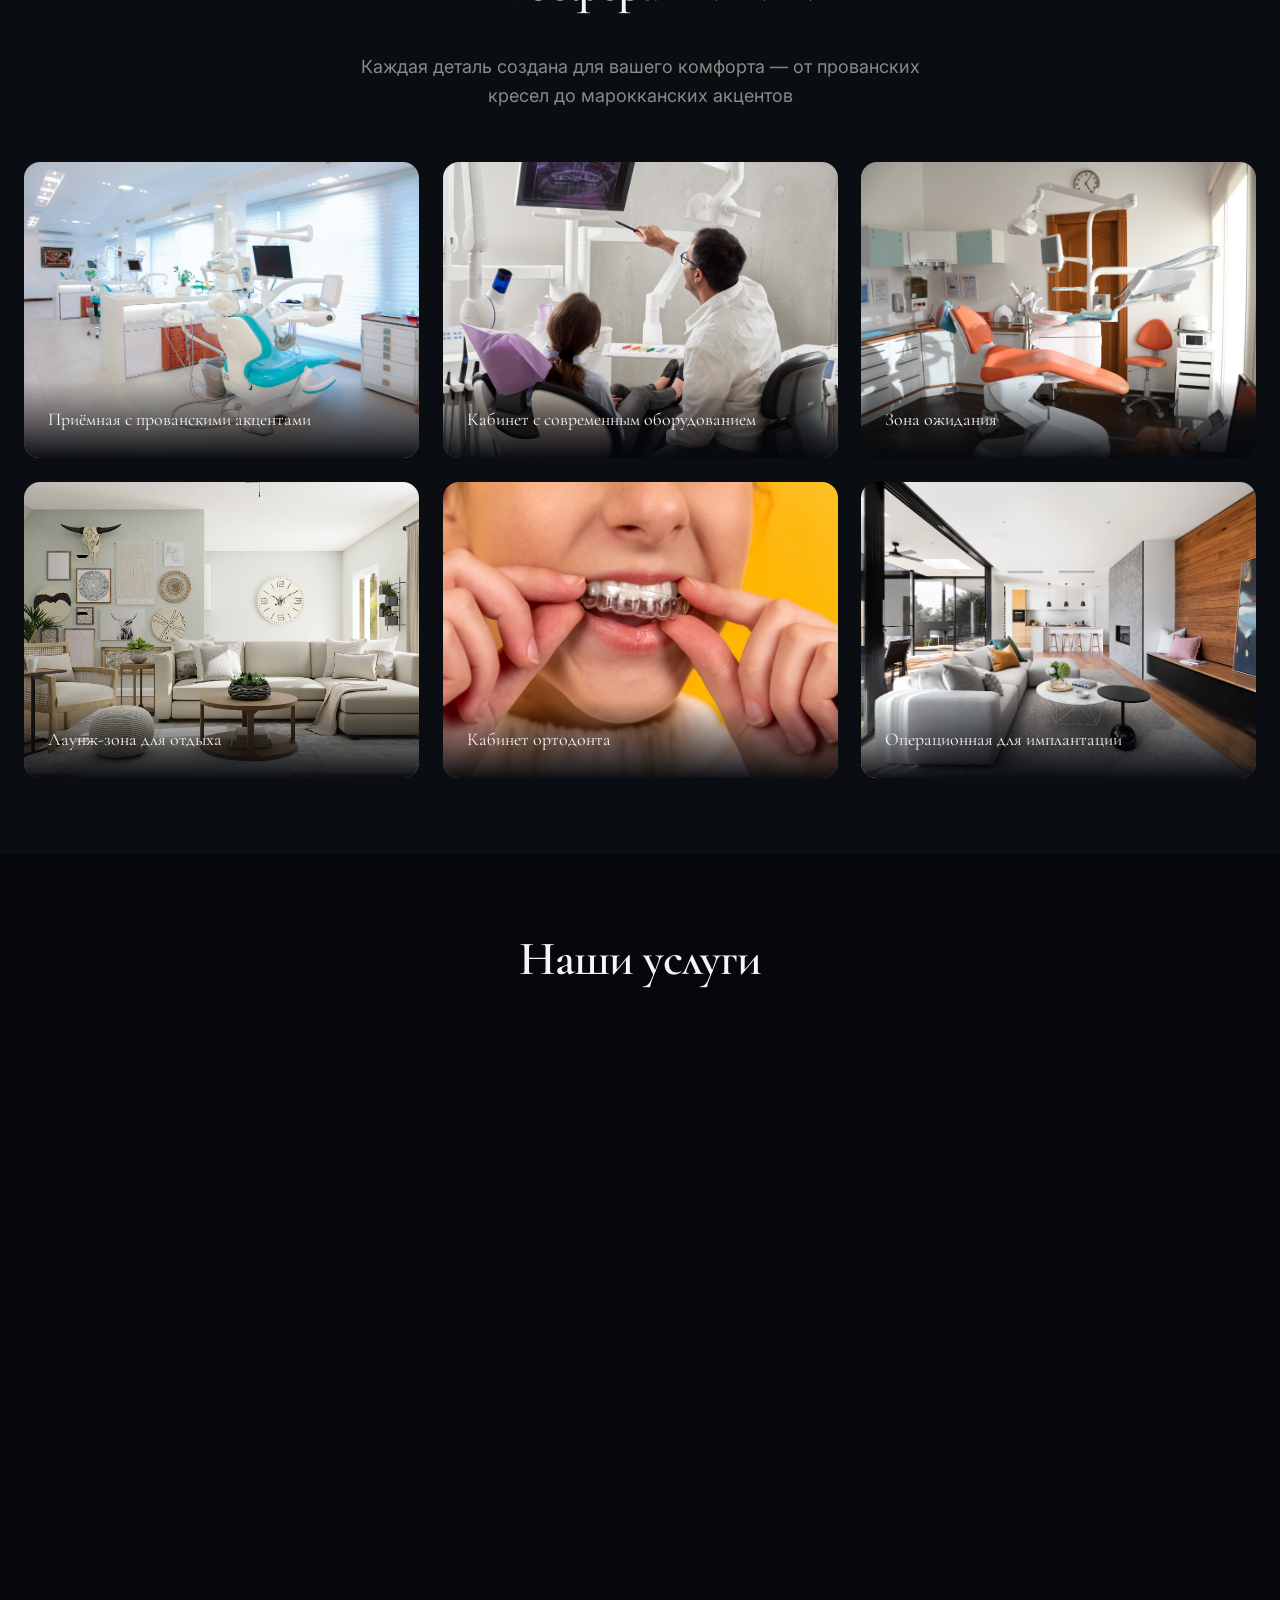
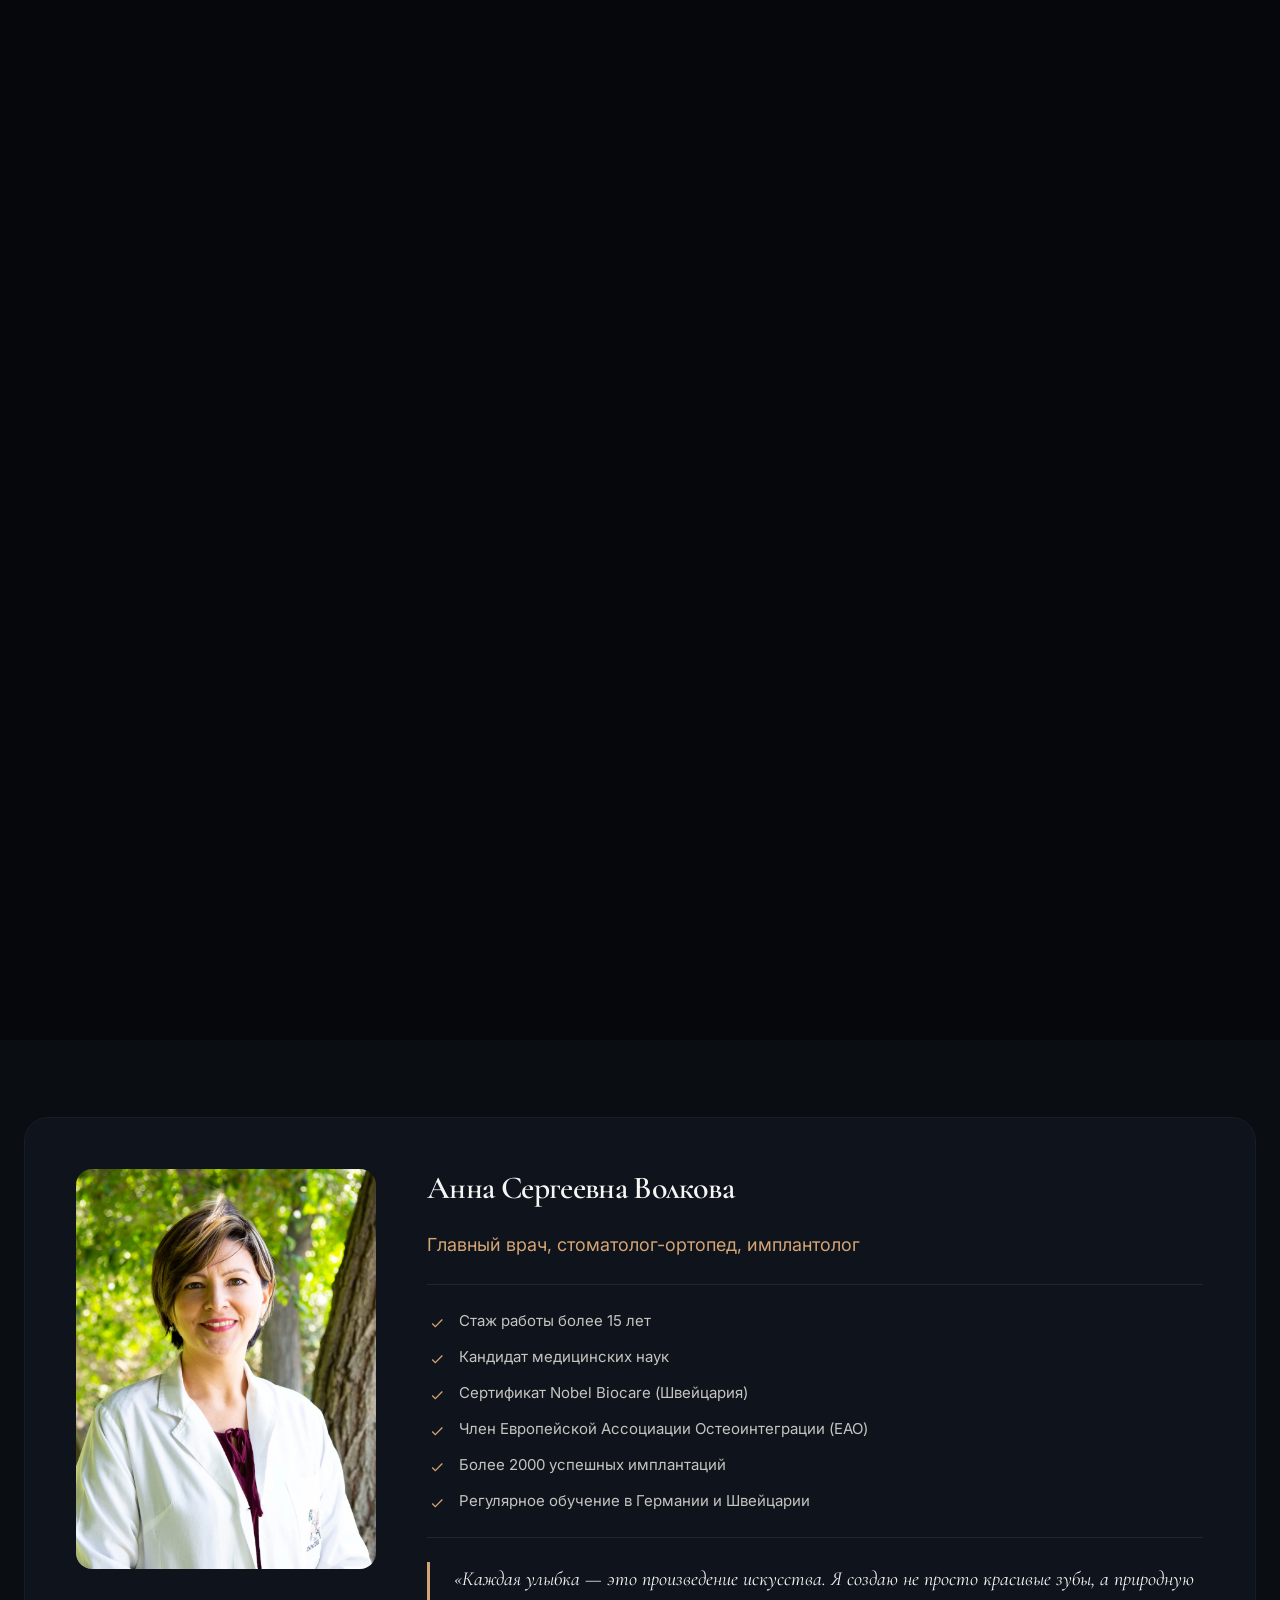
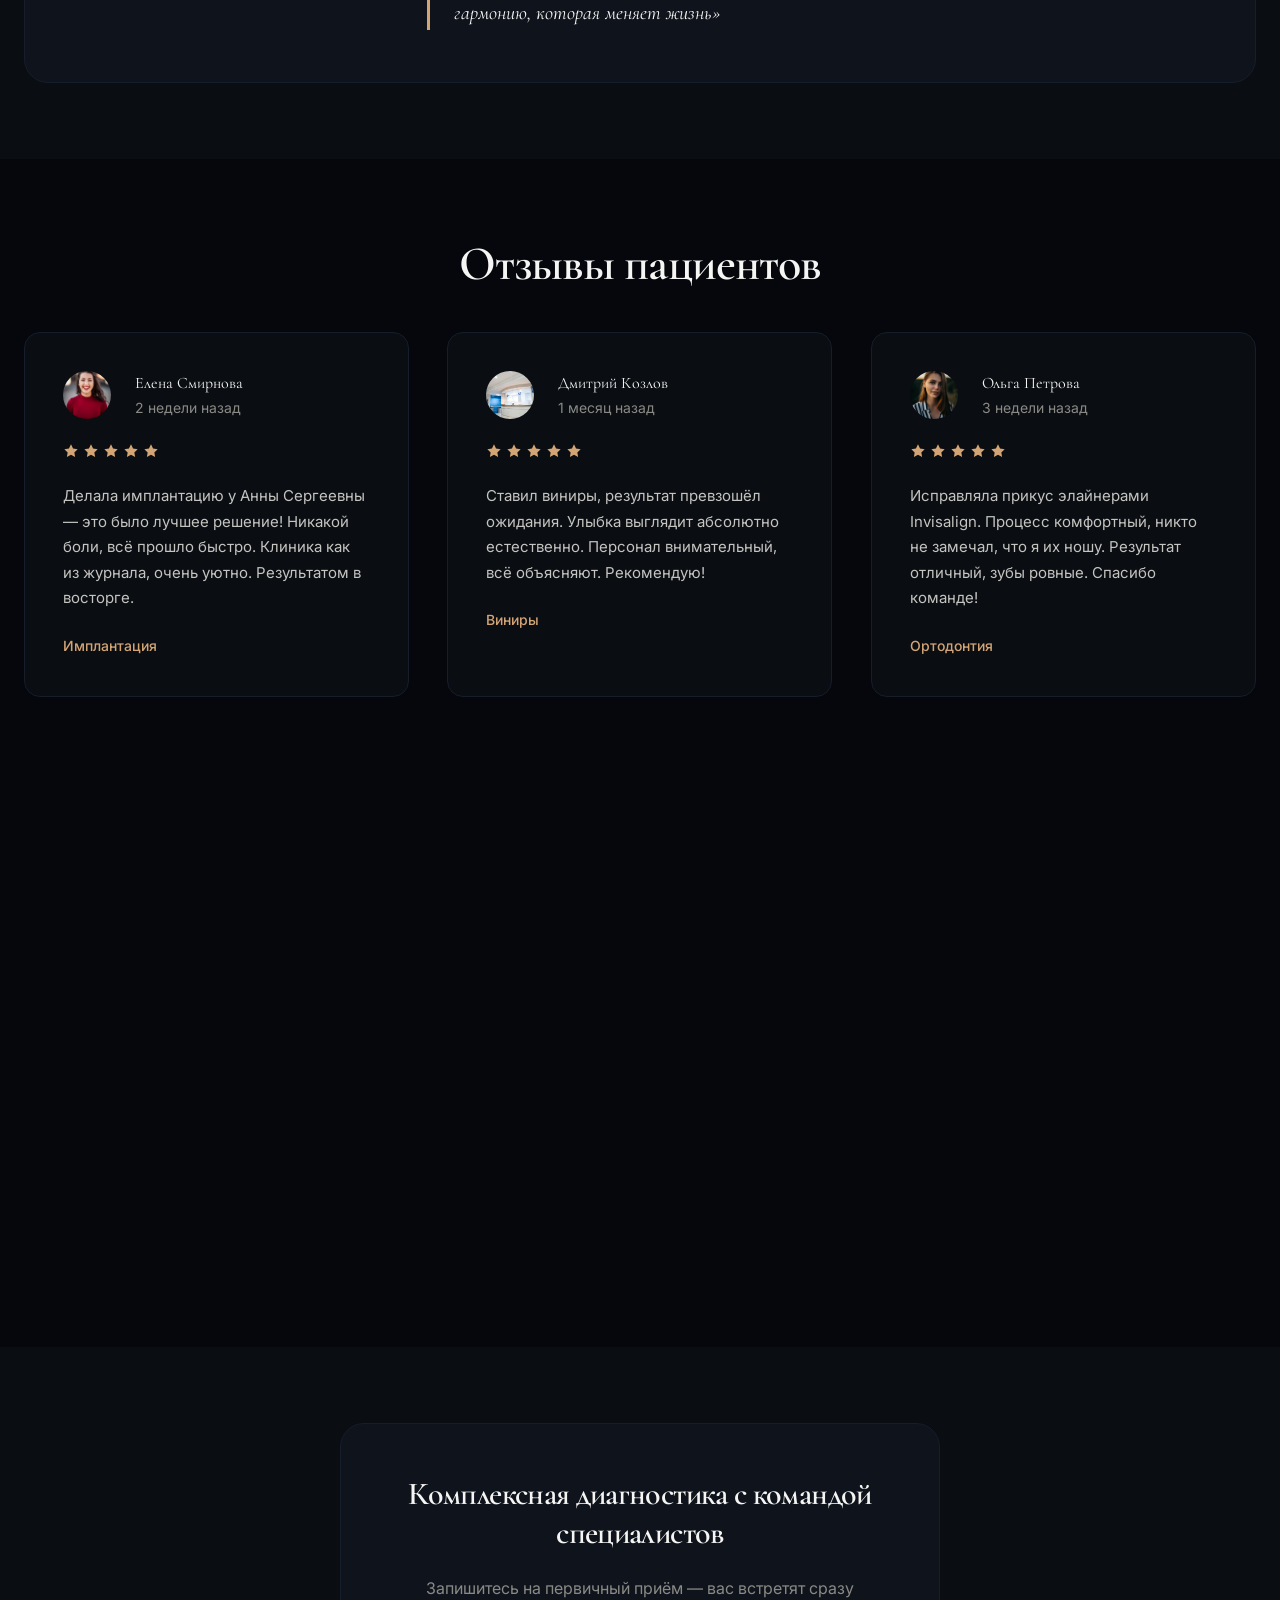
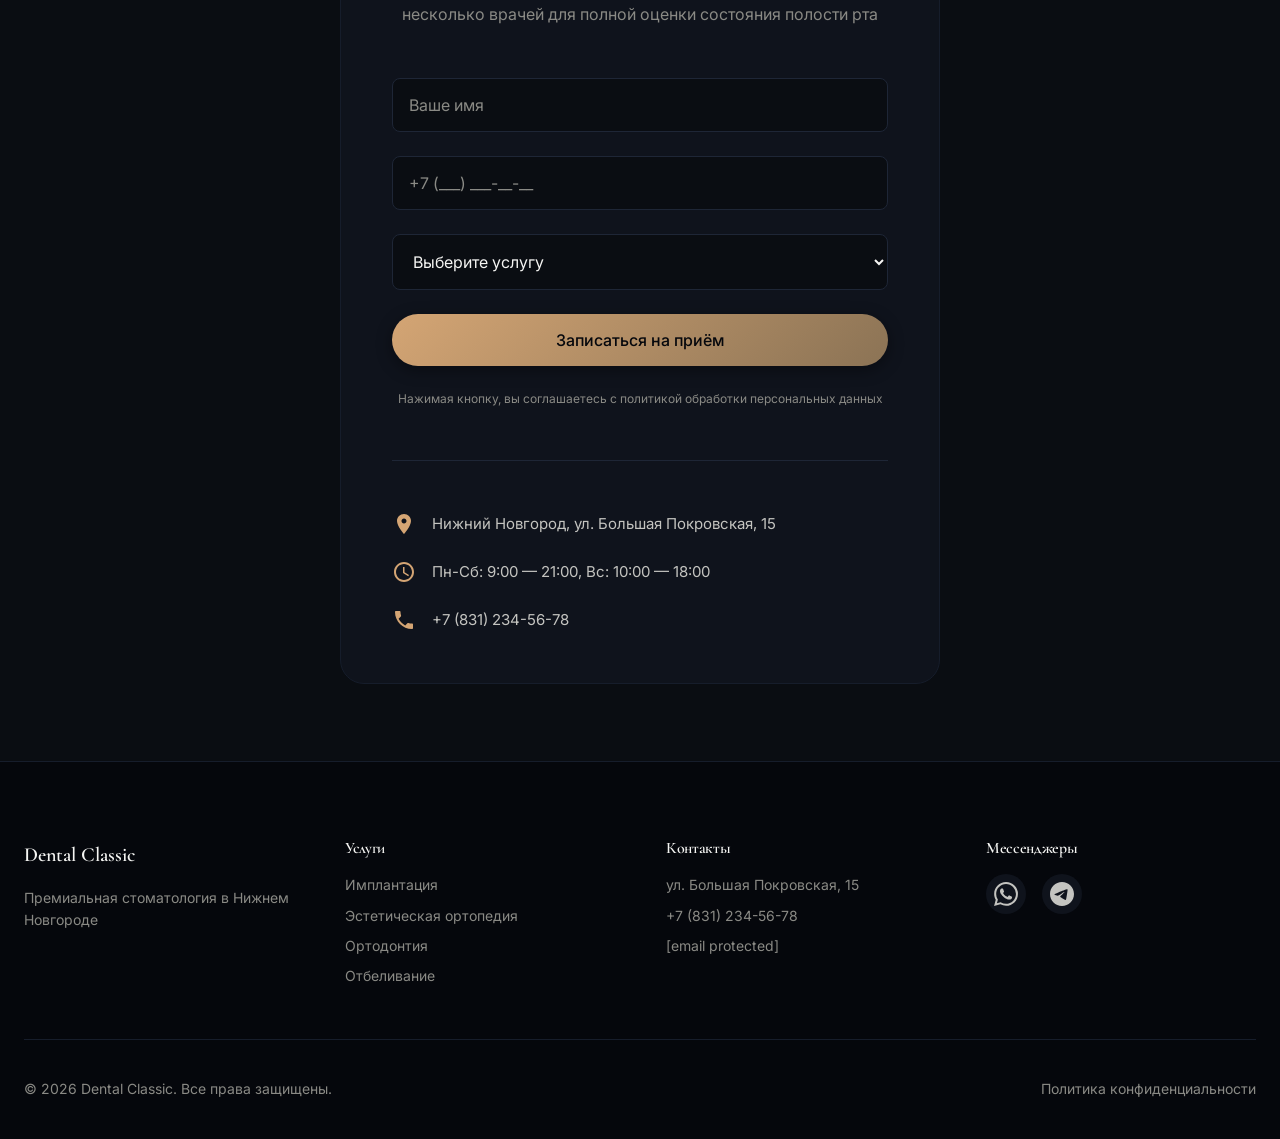
==== commit 27edf17c: "local image placement" ====
--- a/dental-classic/index.html
+++ b/dental-classic/index.html
@@ -109,7 +109,7 @@
     >
 
       <img
-        src="https://images.unsplash.com/photo-1629909613654-28e377c37b09?w=800&q=85"
+        src="./images/image15.webp"
         style="position: absolute; inset: 0; height: 100%; width: 100%; object-fit: cover; object-position: center; z-index: -2; filter: brightness(.5);"
       >
       <div class="container">
